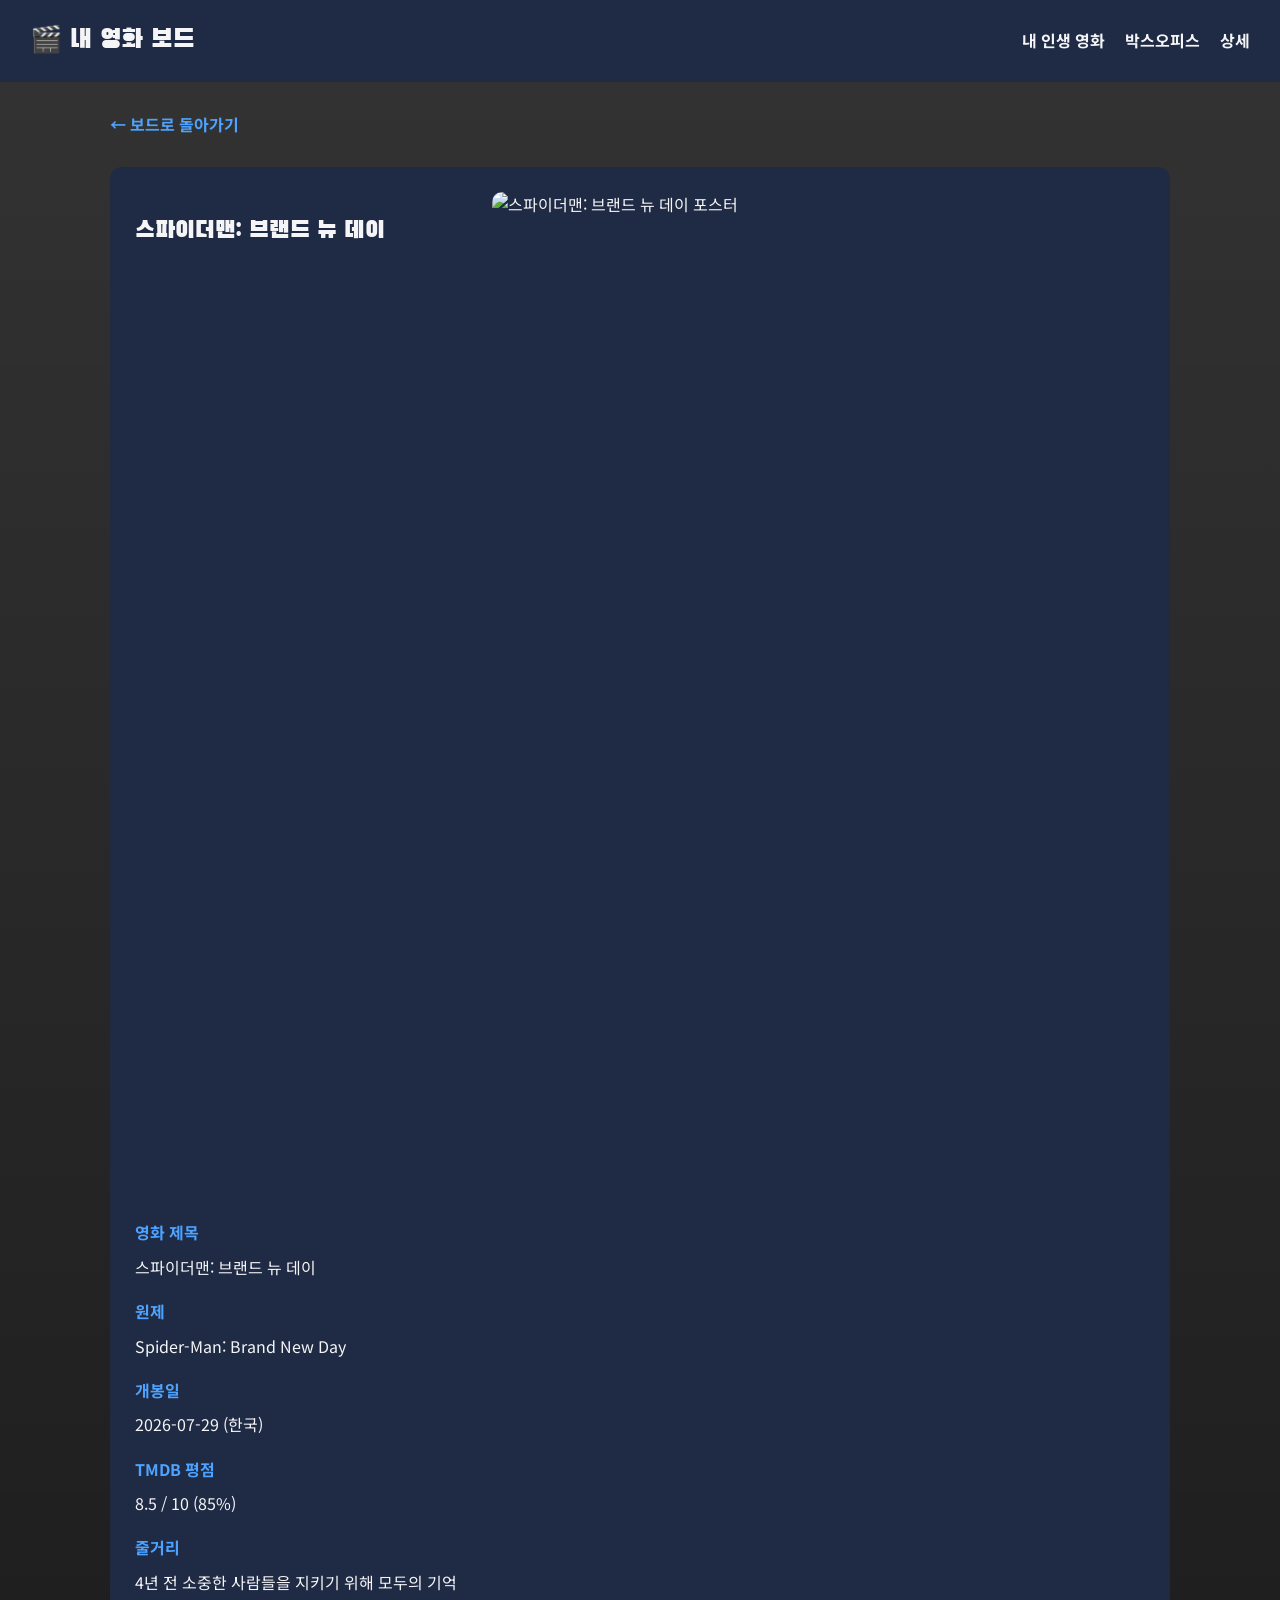
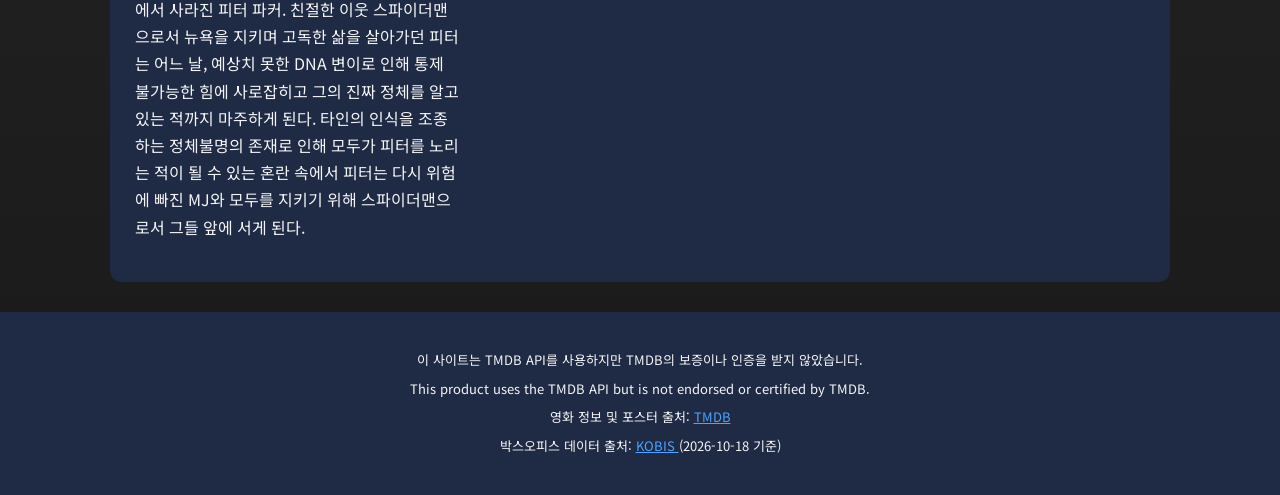
==== detail.html @ 7cb7858b "영화 보드 과제 완성" ====
<!DOCTYPE html>
<html lang="ko">
<head>
  <meta charset="UTF-8">
  <meta name="viewport" content="width=device-width, initial-scale=1.0">
  <title>스파이더맨: 브랜드 뉴 데이 | 영화 상세 정보</title>
  <link rel="stylesheet" href="style.css">
</head>

<body class="detail-page">

  <!-- 상단 메뉴 -->
  <header class="top">
    <h1>🎬 내 영화 보드</h1>

    <nav>
      <ul>
        <li>
          <a href="index.html#mine">내 인생 영화</a>
        </li>
        <li>
          <a href="index.html#boxoffice">박스오피스</a>
        </li>
        <li>
          <a href="detail.html">상세</a>
        </li>
      </ul>
    </nav>
  </header>

  <!-- 영화 상세 정보 -->
  <main>

    <a href="index.html">
      ← 보드로 돌아가기
    </a>

    <article class="detail">

      <h2>스파이더맨: 브랜드 뉴 데이</h2>

      <!-- 영화 포스터 -->
      <img
        class="poster"
        src="https://image.tmdb.org/t/p/w500/mt6uZzy7DAsncHlGGzMsyNgLR6v.jpg"
        alt="스파이더맨: 브랜드 뉴 데이 포스터">

      <!-- 영화 정보 -->
      <dl>

        <dt>영화 제목</dt>
        <dd>스파이더맨: 브랜드 뉴 데이</dd>

        <dt>원제</dt>
        <dd>Spider-Man: Brand New Day</dd>

        <dt>개봉일</dt>
        <dd>2026-07-29 (한국)</dd>

        <dt>TMDB 평점</dt>
        <dd>8.5 / 10 (85%)</dd>

        <dt>줄거리</dt>
        <dd>
          4년 전 소중한 사람들을 지키기 위해
          모두의 기억에서 사라진 피터 파커.
          친절한 이웃 스파이더맨으로서 뉴욕을 지키며
          고독한 삶을 살아가던 피터는 어느 날,
          예상치 못한 DNA 변이로 인해
          통제 불가능한 힘에 사로잡히고
          그의 진짜 정체를 알고 있는 적까지
          마주하게 된다.

          타인의 인식을 조종하는 정체불명의 존재로 인해
          모두가 피터를 노리는 적이 될 수 있는 혼란 속에서
          피터는 다시 위험에 빠진 MJ와 모두를 지키기 위해
          스파이더맨으로서 그들 앞에 서게 된다.
        </dd>

      </dl>

    </article>

  </main>

  <!-- 하단 출처 -->
  <footer>

    <p>
      이 사이트는 TMDB API를 사용하지만
      TMDB의 보증이나 인증을 받지 않았습니다.
    </p>

    <p>
      This product uses the TMDB API but is not
      endorsed or certified by TMDB.
    </p>

    <p>
      영화 정보 및 포스터 출처:
      <a
        href="https://www.themoviedb.org"
        target="_blank"
        rel="noopener noreferrer">
        TMDB
      </a>
    </p>

    <p>
      박스오피스 데이터 출처:
      <a
        href="https://www.kobis.or.kr"
        target="_blank"
        rel="noopener noreferrer">
        KOBIS
      </a>
      (2026-10-18 기준)
    </p>

  </footer>

</body>
</html>
---- style.css ----
/* 구글 글꼴 */
@import url('https://fonts.googleapis.com/css2?family=Black+Han+Sans&family=Noto+Sans+KR:wght@400;500;700&display=swap');

/* 기본 색상과 글꼴 변수 */
:root {
  --bg: #141e30;
  --surface: #1f2b44;
  --text: #f5f5f7;
  --accent: #4da3ff;
  --warn: #ff5a5f;
  --muted: #b8c4d6;
  --gold: #ffd54f;
  --success: #62d99b;

  --font-title: "Black Han Sans", sans-serif;
  --font-body: "Noto Sans KR", sans-serif;

  --gap: 20px;
}

/* 전체 기본 설정 */
* {
  box-sizing: border-box;
}

html {
  scroll-behavior: smooth;
}

body {
  margin: 0;
  background-color: var(--bg);
  color: var(--text);
  font-family: var(--font-body);
  line-height: 1.6;
}

h1,
h2,
h3 {
  font-family: var(--font-title);
  font-weight: normal;
}

/* 상단 메뉴 */
.top {
  display: flex;
  justify-content: space-between;
  align-items: center;
  gap: var(--gap);
  padding: 20px 30px;
  background-color: var(--surface);
}

.top h1 {
  margin: 0;
  font-size: 26px;
}

nav ul {
  display: flex;
  flex-wrap: wrap;
  gap: var(--gap);
  padding: 0;
  margin: 0;
  list-style: none;
}

nav a {
  color: var(--text);
  text-decoration: none;
  font-weight: bold;
}

nav a:hover {
  color: var(--accent);
}

/* 메인 화면 스파이더맨 배경 */
.hero {
  padding: 80px 20px;
  text-align: center;

  background:
    linear-gradient(
      rgba(0, 0, 0, 0.65),
      rgba(0, 0, 0, 0.8)
    ),
    url("https://image.tmdb.org/t/p/w1280/jenQoCLJ4FEfFGZS13op91jlxjy.jpg")
    center / cover no-repeat;
}

.hero h2 {
  margin: 0 0 15px;
  font-size: 34px;
}

.hero p {
  margin: 8px 0;
}

/* 전체 콘텐츠 */
main {
  width: 100%;
  max-width: 1100px;
  margin: 0 auto;
  padding: 30px 20px;
}

#mine,
#boxoffice {
  margin-bottom: 60px;
  scroll-margin-top: 20px;
}

#mine > h2,
#boxoffice > h2 {
  margin-bottom: 20px;
  font-size: 28px;
}

.basis {
  color: var(--muted);
  margin-bottom: 20px;
}

/* 영화 카드 배치 */
.board {
  display: grid;
  grid-template-columns: repeat(4, minmax(0, 1fr));
  gap: var(--gap);
}

/* 영화 카드 */
.card {
  position: relative;
  min-width: 0;
  overflow: hidden;
  background-color: var(--surface);
  border-radius: 12px;

  transition:
    transform 0.3s ease,
    box-shadow 0.3s ease;
}

.card:hover {
  transform: translateY(-8px);
  box-shadow: 0 8px 24px rgba(255, 215, 0, 0.35);
}

/* 영화 포스터 */
.poster {
  display: block;
  width: 100%;
  max-width: 100%;
  aspect-ratio: 2 / 3;
  object-fit: cover;
}

/* 영화 평점 */
.badge {
  position: absolute;
  top: 10px;
  right: 10px;
  padding: 6px 10px;
  background-color: var(--bg);
  color: var(--gold);
  border-radius: 8px;
  font-weight: bold;
  z-index: 1;
}

/* 박스오피스 순위 */
.rank {
  position: absolute;
  top: 10px;
  left: 10px;
  padding: 6px 12px;
  background-color: var(--warn);
  color: var(--text);
  border-radius: 8px;
  font-weight: bold;
  z-index: 1;
}

/* 영화 정보 */
.info {
  padding: 15px;
}

.info h3 {
  margin: 0 0 10px;
  font-size: 18px;
  overflow-wrap: anywhere;
}

.year {
  color: var(--muted);
  font-size: 14px;
}

.overview,
.audience {
  font-size: 14px;
  line-height: 1.7;
}

/* 순위 변동 표시 */
.change {
  font-size: 14px;
  font-weight: bold;
}

.change.up {
  color: var(--success);
}

.change.up::before {
  content: "▲ ";
}

.change.down {
  color: var(--warn);
}

.change.down::before {
  content: "▼ ";
}

.change.new {
  color: var(--gold);
}

.change.new::before {
  content: "NEW ";
}

/* 포스터가 없을 때 */
.card.no-poster .poster-fallback {
  display: flex;
  justify-content: center;
  align-items: center;
  width: 100%;
  aspect-ratio: 2 / 3;
  padding: 20px;
  background: linear-gradient(
    135deg,
    var(--surface),
    var(--bg)
  );
  color: var(--text);
  text-align: center;
}

/* 상세 페이지 스파이더맨 배경 */
.detail-page {
  min-height: 100vh;

  background:
    linear-gradient(
      rgba(0, 0, 0, 0.8),
      rgba(0, 0, 0, 0.9)
    ),
    url("https://image.tmdb.org/t/p/w1280/jenQoCLJ4FEfFGZS13op91jlxjy.jpg")
    center / cover fixed no-repeat;
}

/* 상세 페이지 */
.detail {
  display: grid;
  grid-template-columns: 1fr 2fr;
  gap: 30px;
  margin-top: 30px;
  padding: 25px;
  background-color: var(--surface);
  border-radius: 12px;
}

.detail .poster {
  width: 100%;
  border-radius: 10px;
}

.detail dl {
  margin: 0;
}

.detail dt {
  margin-top: 18px;
  color: var(--accent);
  font-weight: bold;
}

.detail dd {
  margin: 8px 0 16px;
  line-height: 1.7;
  overflow-wrap: anywhere;
}

.detail-page main > a {
  color: var(--accent);
  text-decoration: none;
  font-weight: bold;
}

.detail-page main > a:hover {
  text-decoration: underline;
}

/* 하단 출처 */
footer {
  padding: 30px 20px;
  text-align: center;
  background-color: var(--surface);
}

footer p {
  margin: 8px 0;
  font-size: 13px;
}

footer a {
  color: var(--accent);
}

/* 태블릿: 2열 */
@media (max-width: 1023px) {
  .board {
    grid-template-columns: repeat(2, minmax(0, 1fr));
  }
}

/* 모바일: 1열 */
@media (max-width: 599px) {
  .top {
    flex-direction: column;
    align-items: flex-start;
    padding: 20px;
  }

  .top h1 {
    font-size: 22px;
  }

  nav ul {
    gap: 12px;
  }

  nav a {
    font-size: 13px;
  }

  .hero {
    padding: 50px 15px;
  }

  .hero h2 {
    font-size: 25px;
  }

  main {
    padding: 20px 15px;
  }

  #mine > h2,
  #boxoffice > h2 {
    font-size: 23px;
  }

  .board {
    grid-template-columns: minmax(0, 1fr);
  }

  .card {
    min-width: 0;
  }

  .detail {
    grid-template-columns: 1fr;
    padding: 15px;
  }

  .detail .poster {
    max-width: 100%;
  }
}
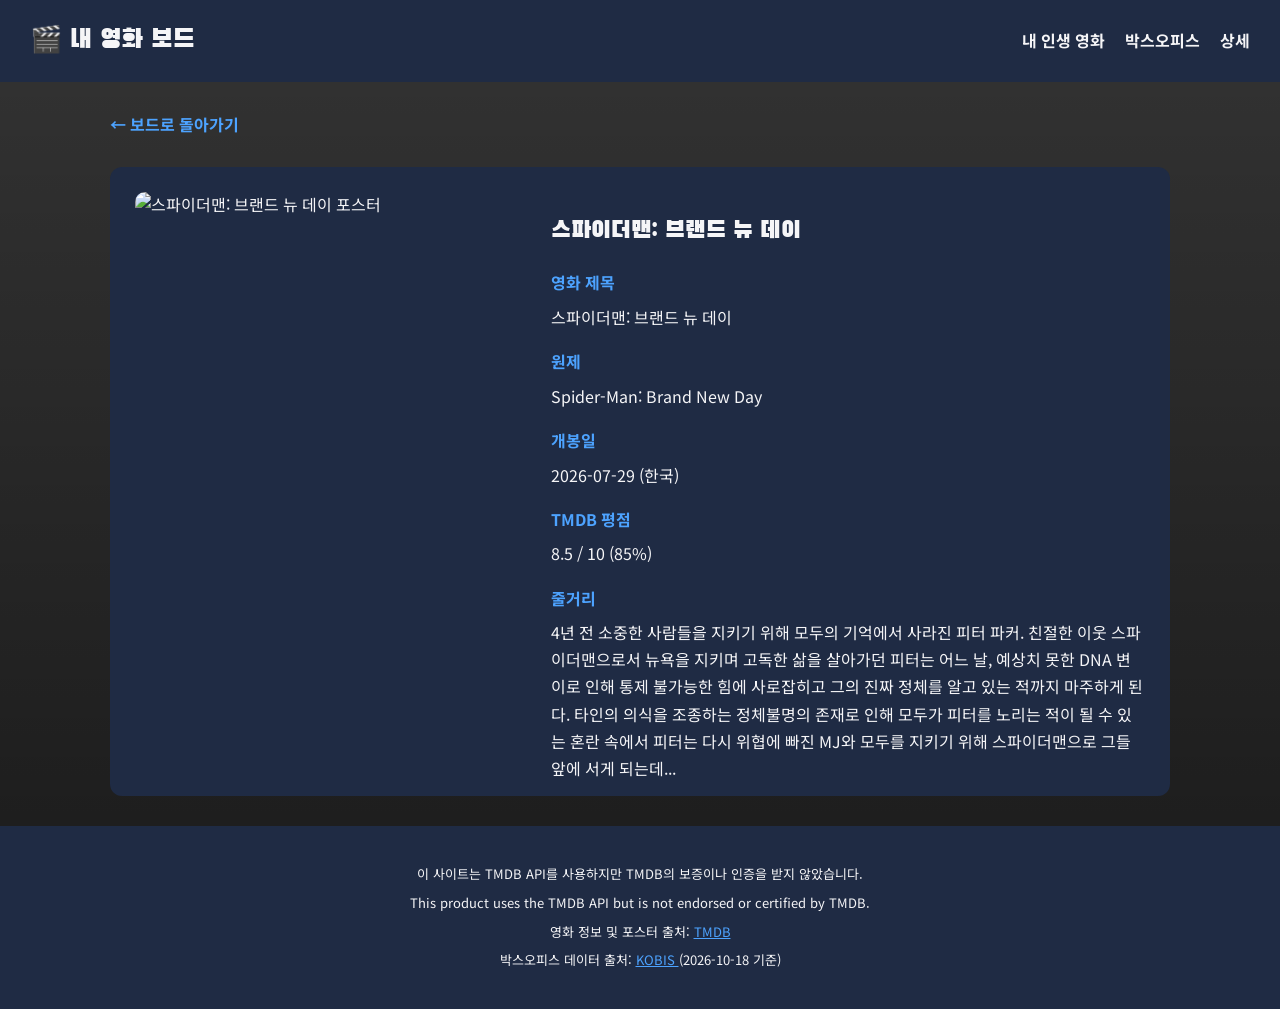
==== commit 4ce14c80: "Refactor movie details section in detail.html" ====
--- a/detail.html
+++ b/detail.html
@@ -32,13 +32,12 @@
   <!-- 영화 상세 정보 -->
   <main>
 
+    <!-- 메인 페이지로 돌아가기 -->
     <a href="index.html">
       ← 보드로 돌아가기
     </a>
 
     <article class="detail">
-
-      <h2>스파이더맨: 브랜드 뉴 데이</h2>
 
       <!-- 영화 포스터 -->
       <img
@@ -46,39 +45,33 @@
         src="https://image.tmdb.org/t/p/w500/mt6uZzy7DAsncHlGGzMsyNgLR6v.jpg"
         alt="스파이더맨: 브랜드 뉴 데이 포스터">
 
-      <!-- 영화 정보 -->
-      <dl>
+      <!-- 영화 제목 및 정보 -->
+      <div class="detail-info">
 
-        <dt>영화 제목</dt>
-        <dd>스파이더맨: 브랜드 뉴 데이</dd>
+        <h2>스파이더맨: 브랜드 뉴 데이</h2>
 
-        <dt>원제</dt>
-        <dd>Spider-Man: Brand New Day</dd>
+        <dl>
 
-        <dt>개봉일</dt>
-        <dd>2026-07-29 (한국)</dd>
+          <dt>영화 제목</dt>
+          <dd>스파이더맨: 브랜드 뉴 데이</dd>
 
-        <dt>TMDB 평점</dt>
-        <dd>8.5 / 10 (85%)</dd>
+          <dt>원제</dt>
+          <dd>Spider-Man: Brand New Day</dd>
 
-        <dt>줄거리</dt>
-        <dd>
-          4년 전 소중한 사람들을 지키기 위해
-          모두의 기억에서 사라진 피터 파커.
-          친절한 이웃 스파이더맨으로서 뉴욕을 지키며
-          고독한 삶을 살아가던 피터는 어느 날,
-          예상치 못한 DNA 변이로 인해
-          통제 불가능한 힘에 사로잡히고
-          그의 진짜 정체를 알고 있는 적까지
-          마주하게 된다.
+          <dt>개봉일</dt>
+          <dd>2026-07-29 (한국)</dd>
 
-          타인의 인식을 조종하는 정체불명의 존재로 인해
-          모두가 피터를 노리는 적이 될 수 있는 혼란 속에서
-          피터는 다시 위험에 빠진 MJ와 모두를 지키기 위해
-          스파이더맨으로서 그들 앞에 서게 된다.
-        </dd>
+          <dt>TMDB 평점</dt>
+          <dd>8.5 / 10 (85%)</dd>
 
-      </dl>
+          <dt>줄거리</dt>
+          <dd>
+            4년 전 소중한 사람들을 지키기 위해 모두의 기억에서 사라진 피터 파커. 친절한 이웃 스파이더맨으로서 뉴욕을 지키며 고독한 삶을 살아가던 피터는 어느 날, 예상치 못한 DNA 변이로 인해 통제 불가능한 힘에 사로잡히고 그의 진짜 정체를 알고 있는 적까지 마주하게 된다. 타인의 의식을 조종하는 정체불명의 존재로 인해 모두가 피터를 노리는 적이 될 수 있는 혼란 속에서 피터는 다시 위협에 빠진 MJ와 모두를 지키기 위해 스파이더맨으로 그들 앞에 서게 되는데...
+          </dd>
+
+        </dl>
+
+      </div>
 
     </article>
 
